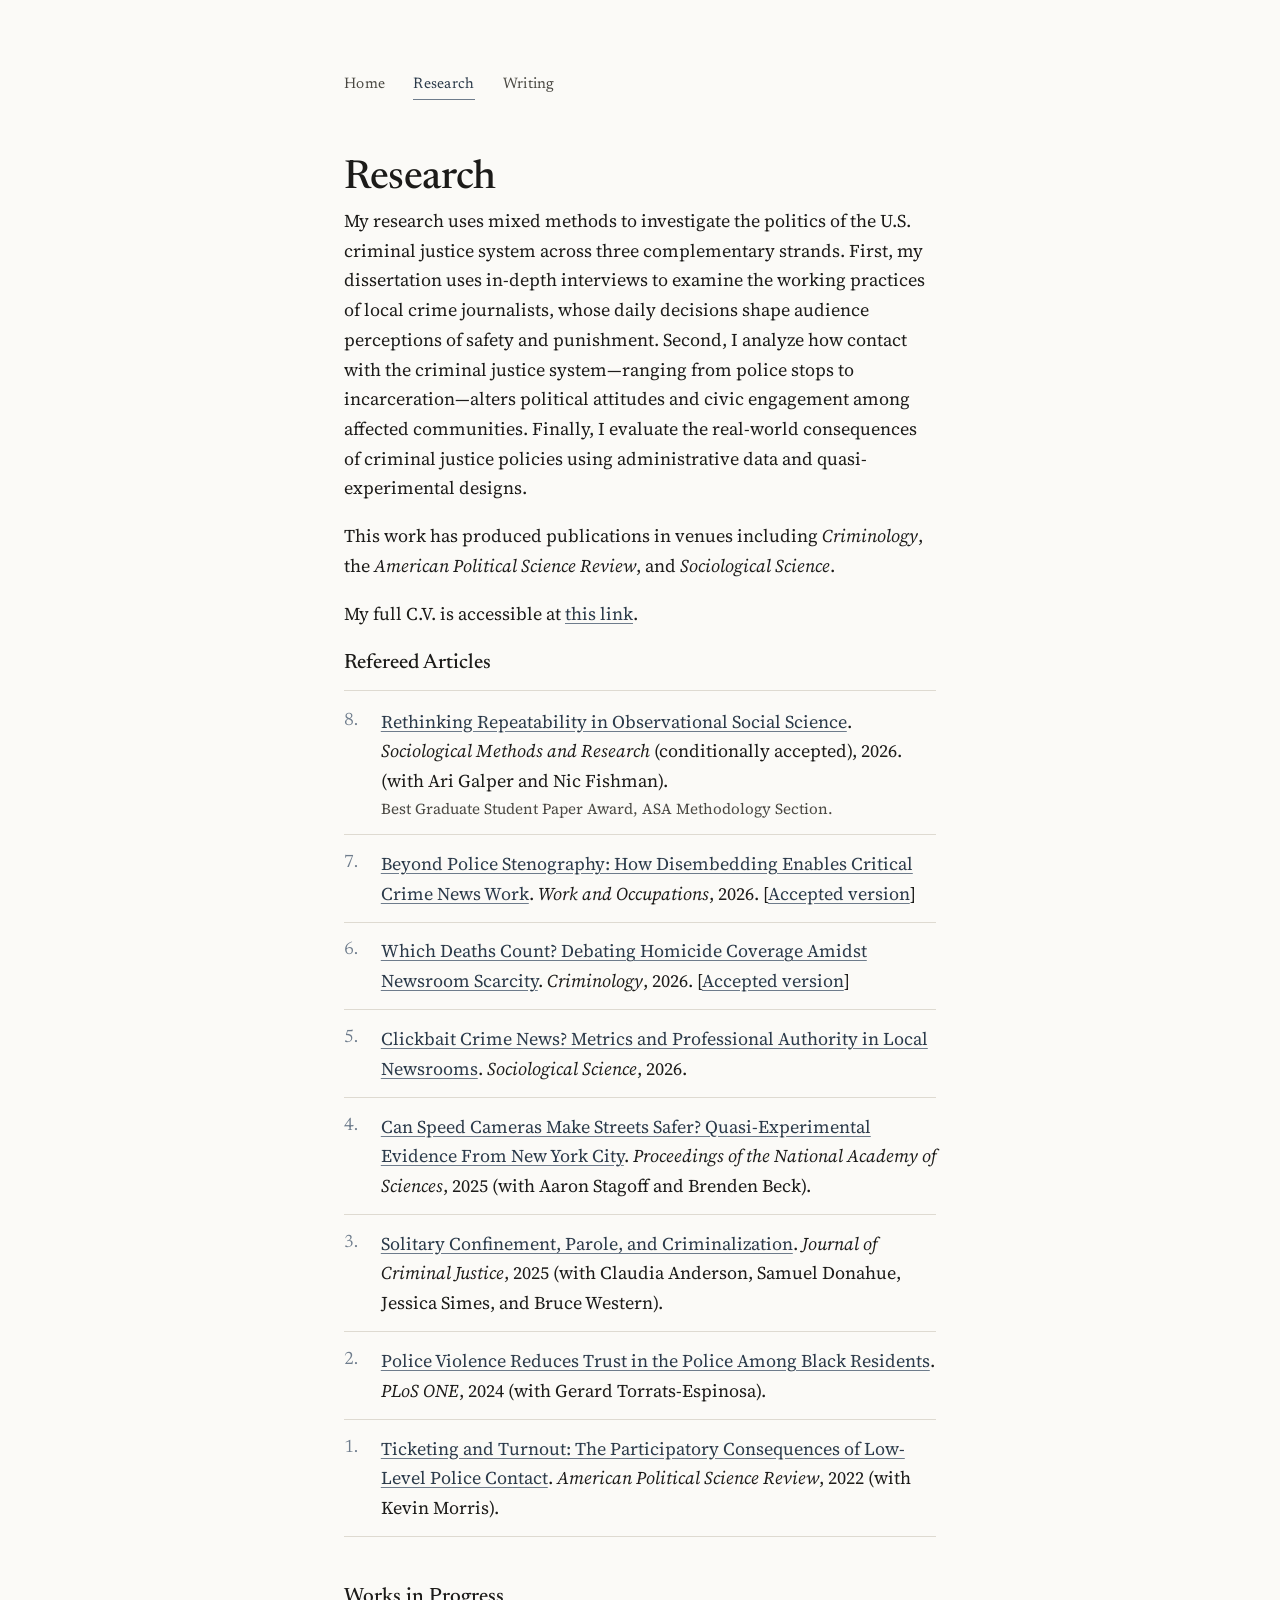
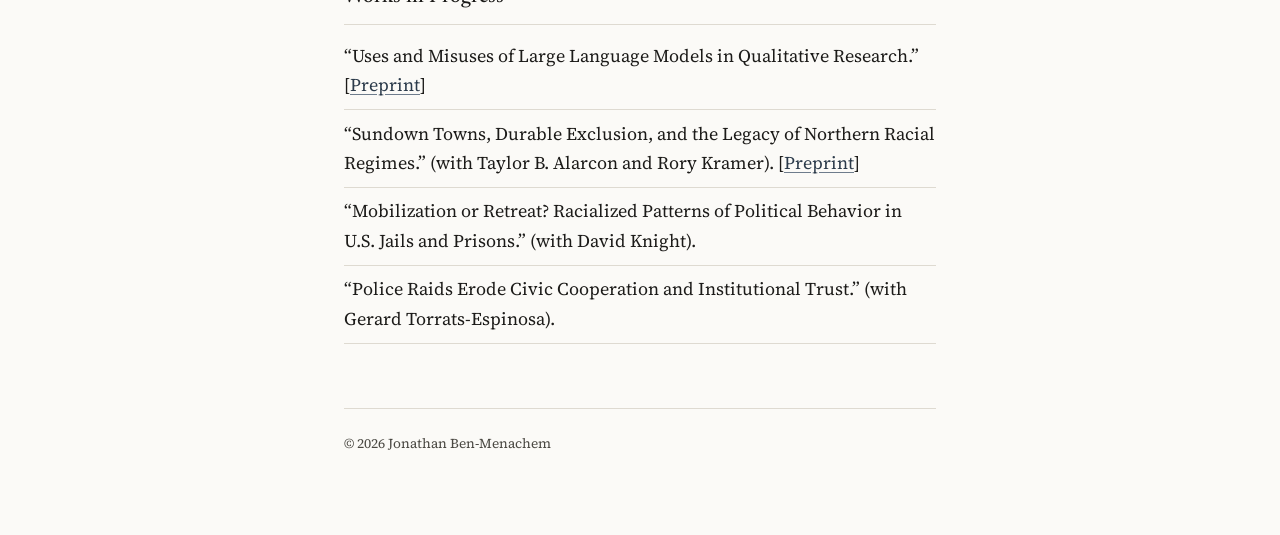
==== research.html @ d87fc88c "Move site files to repo root and fix asset filenames for GitHub Pages GitHub Pages requires index.ht" ====
<!DOCTYPE html>
<html lang="en">
<head>
<meta charset="UTF-8">
<meta name="viewport" content="width=device-width, initial-scale=1.0">
<title>Research - Jonathan Ben-Menachem</title>
<meta name="description" content="Jonathan Ben-Menachem conducts research on criminalization and politics as a PhD student at Columbia University's Sociology department.">
<link rel="stylesheet" href="style.css">
</head>
<body>
<div class="wrap">
  <nav>
    <a href="index.html">Home</a>
    <a href="research.html" aria-current="page">Research</a>
    <a href="writing.html">Writing</a>
  </nav>

  <h1>Research</h1>

  <p>My research uses mixed methods to investigate the politics of the U.S. criminal justice system across three complementary strands. First, my dissertation uses in-depth interviews to examine the working practices of local crime journalists, whose daily decisions shape audience perceptions of safety and punishment. Second, I analyze how contact with the criminal justice system&mdash;ranging from police stops to incarceration&mdash;alters political attitudes and civic engagement among affected communities. Finally, I evaluate the real-world consequences of criminal justice policies using administrative data and quasi-experimental designs.</p>

  <p>This work has produced publications in venues including <em>Criminology</em>, the <em>American Political Science Review</em>, and <em>Sociological Science</em>.</p>

  <p>My full C.V. is accessible at <a href="files/cv.pdf">this link</a>.</p>

  <h2>Refereed Articles</h2>
  <ol class="pub-list">
    <li>
      <span class="num">8.</span>
      <span>
        <a href="https://osf.io/preprints/socarxiv/6ehrw_v1">Rethinking Repeatability in Observational Social Science</a>.
        <span class="pub-venue">Sociological Methods and Research</span> (conditionally accepted), 2026. (with Ari Galper and Nic Fishman).
        <div class="pub-meta">Best Graduate Student Paper Award, ASA Methodology Section.</div>
      </span>
    </li>
    <li>
      <span class="num">7.</span>
      <span>
        <a href="https://doi.org/10.1177/07308884261473249">Beyond Police Stenography: How Disembedding Enables Critical Crime News Work</a>.
        <span class="pub-venue">Work and Occupations</span>, 2026.
        [<a href="files/beyond-police-stenography.pdf">Accepted version</a>]
      </span>
    </li>
    <li>
      <span class="num">6.</span>
      <span>
        <a href="https://doi.org/10.1111/1745-9125.70064">Which Deaths Count? Debating Homicide Coverage Amidst Newsroom Scarcity</a>.
        <span class="pub-venue">Criminology</span>, 2026.
        [<a href="files/homicides-criminology.pdf">Accepted version</a>]
      </span>
    </li>
    <li>
      <span class="num">5.</span>
      <span>
        <a href="https://sociologicalscience.com/articles-v13-27-685/">Clickbait Crime News? Metrics and Professional Authority in Local Newsrooms</a>.
        <span class="pub-venue">Sociological Science</span>, 2026.
      </span>
    </li>
    <li>
      <span class="num">4.</span>
      <span>
        <a href="https://www.pnas.org/doi/abs/10.1073/pnas.2520328122">Can Speed Cameras Make Streets Safer? Quasi-Experimental Evidence From New York City</a>.
        <span class="pub-venue">Proceedings of the National Academy of Sciences</span>, 2025 (with Aaron Stagoff and Brenden Beck).
      </span>
    </li>
    <li>
      <span class="num">3.</span>
      <span>
        <a href="https://doi.org/10.1016/j.jcrimjus.2025.102407">Solitary Confinement, Parole, and Criminalization</a>.
        <span class="pub-venue">Journal of Criminal Justice</span>, 2025 (with Claudia Anderson, Samuel Donahue, Jessica Simes, and Bruce Western).
      </span>
    </li>
    <li>
      <span class="num">2.</span>
      <span>
        <a href="https://journals.plos.org/plosone/article?id=10.1371/journal.pone.0308487">Police Violence Reduces Trust in the Police Among Black Residents</a>.
        <span class="pub-venue">PLoS ONE</span>, 2024 (with Gerard Torrats-Espinosa).
      </span>
    </li>
    <li>
      <span class="num">1.</span>
      <span>
        <a href="https://www.doi.org/10.1017/S0003055422001265">Ticketing and Turnout: The Participatory Consequences of Low-Level Police Contact</a>.
        <span class="pub-venue">American Political Science Review</span>, 2022 (with Kevin Morris).
      </span>
    </li>
  </ol>

  <h2>Works in Progress</h2>
  <ul class="clip-list">
    <li>&ldquo;Uses and Misuses of Large Language Models in Qualitative Research.&rdquo; [<a href="https://doi.org/10.31235/osf.io/gj89u_v1">Preprint</a>]</li>
    <li>&ldquo;Sundown Towns, Durable Exclusion, and the Legacy of Northern Racial Regimes.&rdquo; (with Taylor B. Alarcon and Rory Kramer). [<a href="https://osf.io/preprints/socarxiv/faz4k_v1">Preprint</a>]</li>
    <li>&ldquo;Mobilization or Retreat? Racialized Patterns of Political Behavior in U.S. Jails and Prisons.&rdquo; (with David Knight).</li>
    <li>&ldquo;Police Raids Erode Civic Cooperation and Institutional Trust.&rdquo; (with Gerard Torrats-Espinosa).</li>
  </ul>

  <footer>&copy; 2026 Jonathan Ben-Menachem</footer>
</div>
</body>
</html>
---- style.css ----
@import url('https://fonts.googleapis.com/css2?family=Newsreader:ital,opsz,wght@0,6..72,400;0,6..72,500;1,6..72,400&family=Source+Serif+4:ital,wght@0,400;0,600;1,400&display=swap');

:root {
  --bg: #FBFAF7;
  --ink: #1C1B19;
  --ink-soft: #4A4842;
  --accent: #2B3A4A;
  --accent-soft: #6E7C8C;
  --rule: #DEDAD1;
  --max-w: 640px;
}

* { box-sizing: border-box; }

html { -webkit-text-size-adjust: 100%; }

body {
  margin: 0;
  background: var(--bg);
  color: var(--ink);
  font-family: 'Source Serif 4', Georgia, serif;
  font-size: 18px;
  line-height: 1.65;
  -webkit-font-smoothing: antialiased;
}

.wrap {
  max-width: var(--max-w);
  margin: 0 auto;
  padding: 4.5rem 1.5rem 5rem;
}

nav {
  display: flex;
  gap: 1.75rem;
  margin-bottom: 3.5rem;
  font-family: 'Newsreader', serif;
  font-size: 0.95rem;
  letter-spacing: 0.02em;
}

nav a {
  color: var(--ink-soft);
  text-decoration: none;
  border-bottom: 1px solid transparent;
  padding-bottom: 2px;
  transition: border-color 0.15s ease, color 0.15s ease;
}

nav a:hover, nav a[aria-current="page"] {
  color: var(--accent);
  border-color: var(--accent-soft);
}

h1 {
  font-family: 'Newsreader', serif;
  font-weight: 500;
  font-size: 2.5rem;
  line-height: 1.15;
  margin: 0 0 0.25rem;
  letter-spacing: -0.01em;
}

.subtitle {
  font-family: 'Newsreader', serif;
  font-style: italic;
  color: var(--accent-soft);
  font-size: 1.15rem;
  margin: 0 0 2.5rem;
}

h2 {
  font-family: 'Newsreader', serif;
  font-weight: 500;
  font-size: 1.3rem;
  margin: 2.75rem 0 1rem;
  padding-bottom: 0.5rem;
  border-bottom: 1px solid var(--rule);
}

h2:first-of-type { margin-top: 0; }

p { margin: 0 0 1.15rem; }

a {
  color: var(--accent);
  text-decoration-color: var(--accent-soft);
  text-underline-offset: 3px;
}

a:hover { color: var(--accent-soft); }

.portrait {
  width: 168px;
  height: 168px;
  border-radius: 4px;
  object-fit: cover;
  float: right;
  margin: 0 0 1rem 1.75rem;
  filter: grayscale(15%);
}

.pub-list, .clip-list {
  list-style: none;
  margin: 0;
  padding: 0;
  counter-reset: pub;
}

.pub-list li {
  counter-increment: pub;
  display: flex;
  gap: 0.9rem;
  padding: 0.85rem 0;
  border-bottom: 1px solid var(--rule);
}

.pub-list li:first-child { padding-top: 0; }

.pub-list .num {
  font-family: 'Newsreader', serif;
  color: var(--accent-soft);
  font-variant-numeric: tabular-nums;
  min-width: 1.4rem;
  flex-shrink: 0;
}

.pub-venue { font-style: italic; }

.pub-meta { color: var(--ink-soft); font-size: 0.95rem; }

.clip-list {
  margin: 0 0 1.75rem;
}

.clip-list li {
  padding: 0.55rem 0;
  border-bottom: 1px solid var(--rule);
}

.clip-list li:first-child { padding-top: 0; }

.clip-meta {
  color: var(--accent-soft);
  font-size: 0.9rem;
}

.note {
  font-size: 0.92rem;
  color: var(--ink-soft);
  margin-top: 0.3rem;
}

footer {
  margin-top: 4rem;
  padding-top: 1.5rem;
  border-top: 1px solid var(--rule);
  color: var(--ink-soft);
  font-size: 0.85rem;
}

@media (max-width: 480px) {
  body { font-size: 17px; }
  h1 { font-size: 2rem; }
  .portrait { width: 120px; height: 120px; margin-left: 1.1rem; }
  .wrap { padding: 3rem 1.25rem 4rem; }
}
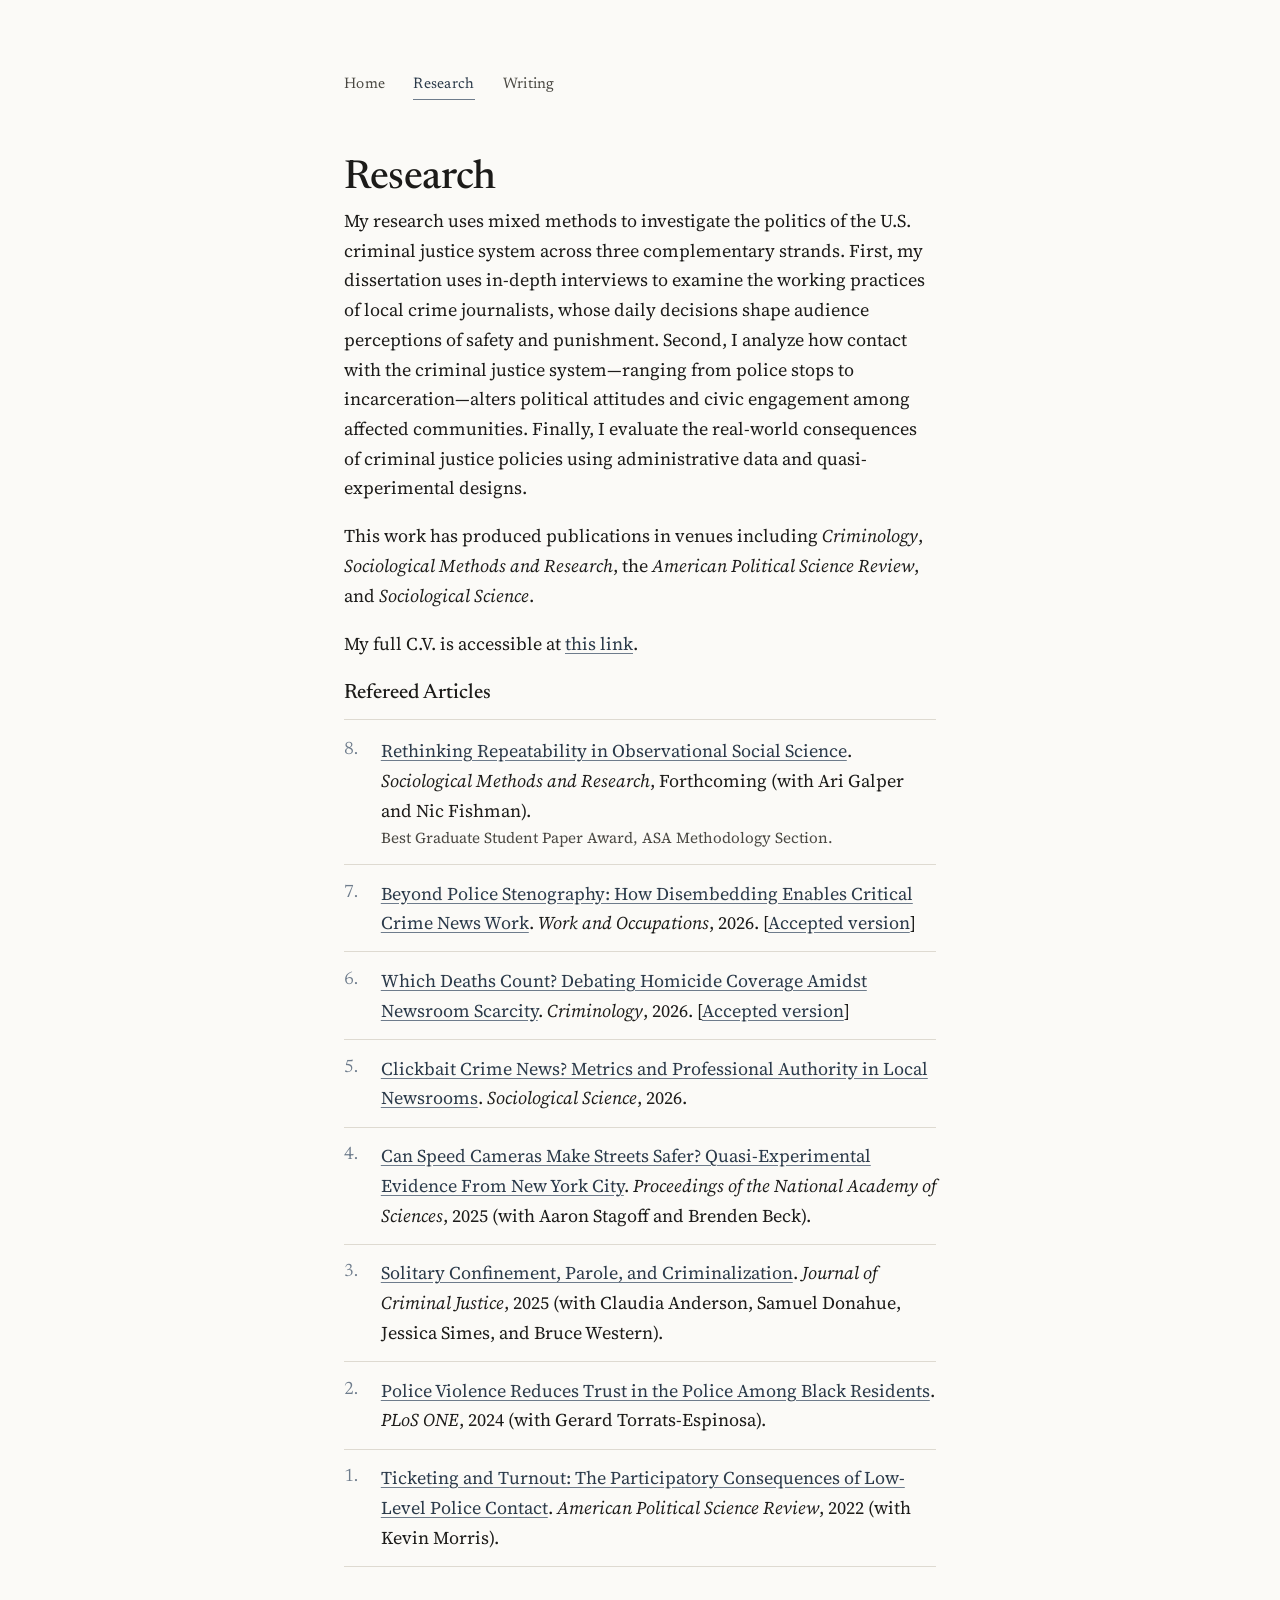
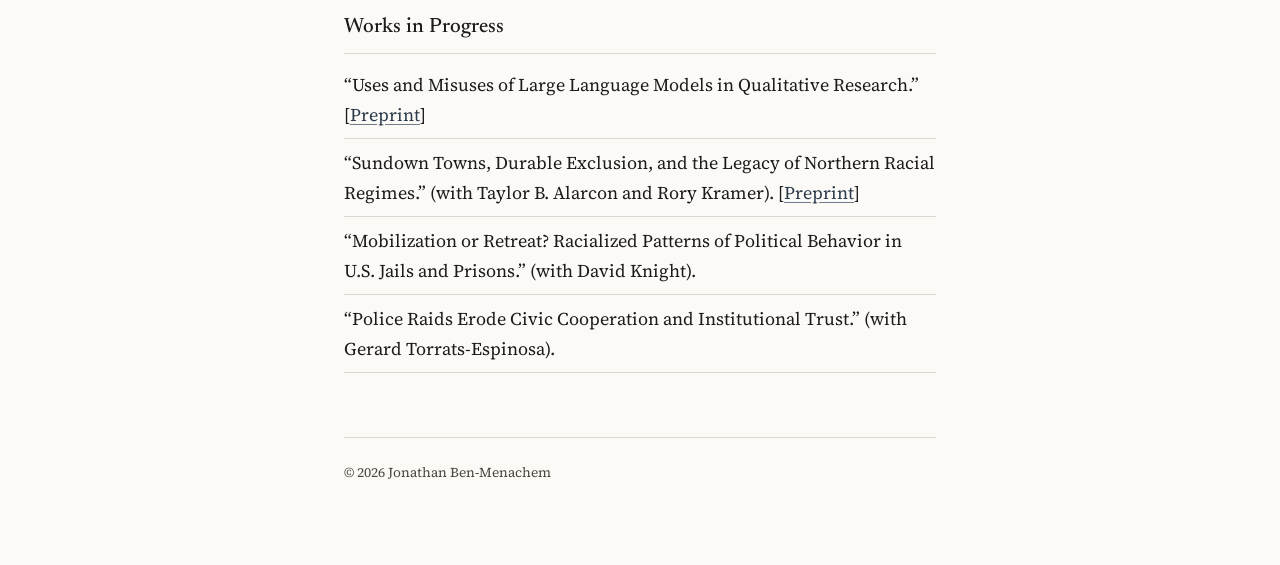
==== commit ae0ef6f4: "asdf asdf" ====
--- a/research.html
+++ b/research.html
@@ -19,7 +19,7 @@
 
   <p>My research uses mixed methods to investigate the politics of the U.S. criminal justice system across three complementary strands. First, my dissertation uses in-depth interviews to examine the working practices of local crime journalists, whose daily decisions shape audience perceptions of safety and punishment. Second, I analyze how contact with the criminal justice system&mdash;ranging from police stops to incarceration&mdash;alters political attitudes and civic engagement among affected communities. Finally, I evaluate the real-world consequences of criminal justice policies using administrative data and quasi-experimental designs.</p>
 
-  <p>This work has produced publications in venues including <em>Criminology</em>, the <em>American Political Science Review</em>, and <em>Sociological Science</em>.</p>
+  <p>This work has produced publications in venues including <em>Criminology</em>, <em>Sociological Methods and Research</em>, the <em>American Political Science Review</em>, and <em>Sociological Science</em>.</p>
 
   <p>My full C.V. is accessible at <a href="files/cv.pdf">this link</a>.</p>
 
@@ -29,7 +29,7 @@
       <span class="num">8.</span>
       <span>
         <a href="https://osf.io/preprints/socarxiv/6ehrw_v1">Rethinking Repeatability in Observational Social Science</a>.
-        <span class="pub-venue">Sociological Methods and Research</span> (conditionally accepted), 2026. (with Ari Galper and Nic Fishman).
+        <span class="pub-venue">Sociological Methods and Research</span>, Forthcoming (with Ari Galper and Nic Fishman).
         <div class="pub-meta">Best Graduate Student Paper Award, ASA Methodology Section.</div>
       </span>
     </li>
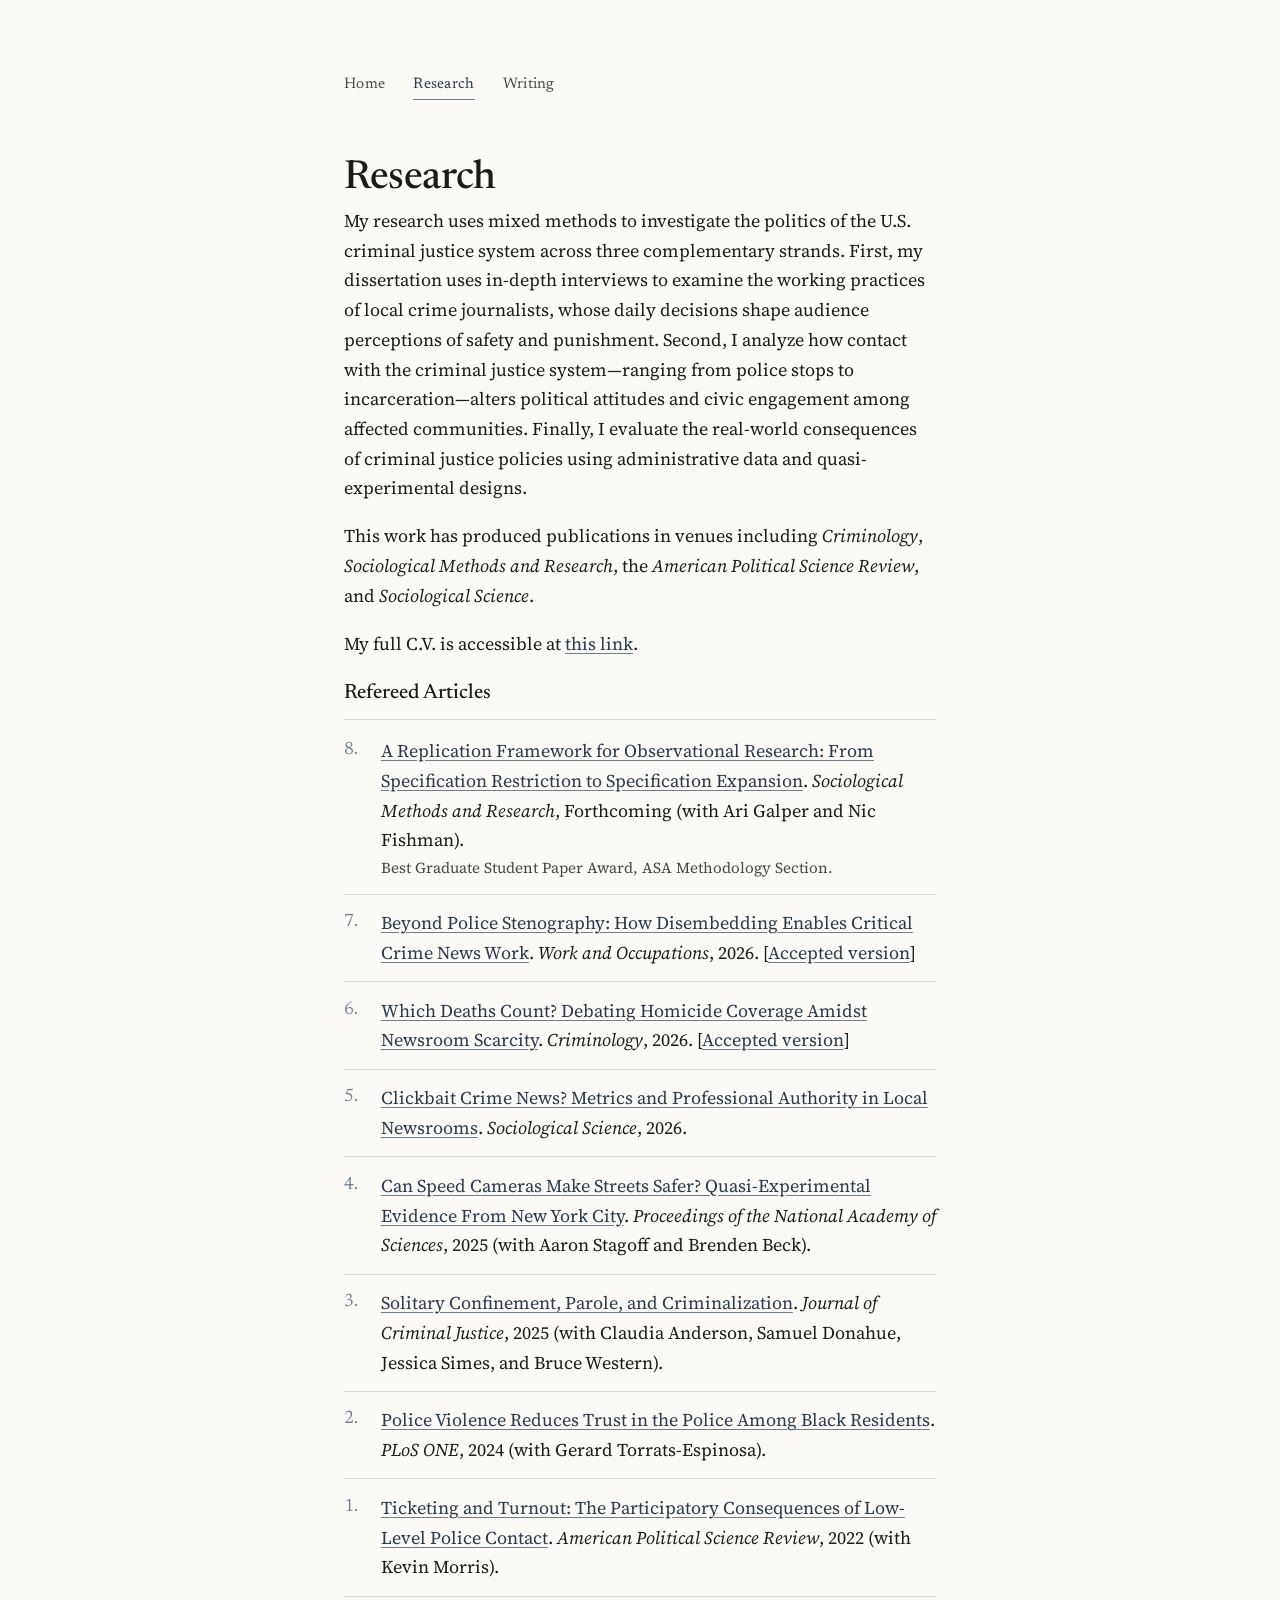
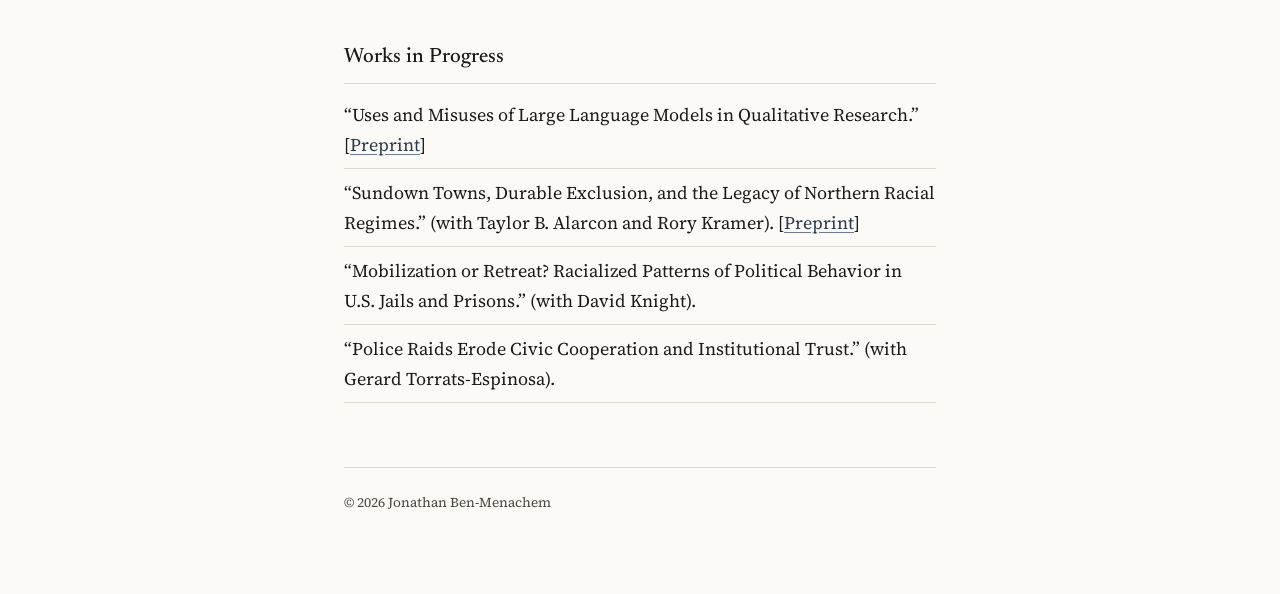
==== commit 0f47bd0f: "Update research.html" ====
--- a/research.html
+++ b/research.html
@@ -28,7 +28,7 @@
     <li>
       <span class="num">8.</span>
       <span>
-        <a href="https://osf.io/preprints/socarxiv/6ehrw_v1">Rethinking Repeatability in Observational Social Science</a>.
+        <a href="https://osf.io/preprints/socarxiv/6ehrw_v2">A Replication Framework for Observational Research: From Specification Restriction to Specification Expansion</a>.
         <span class="pub-venue">Sociological Methods and Research</span>, Forthcoming (with Ari Galper and Nic Fishman).
         <div class="pub-meta">Best Graduate Student Paper Award, ASA Methodology Section.</div>
       </span>
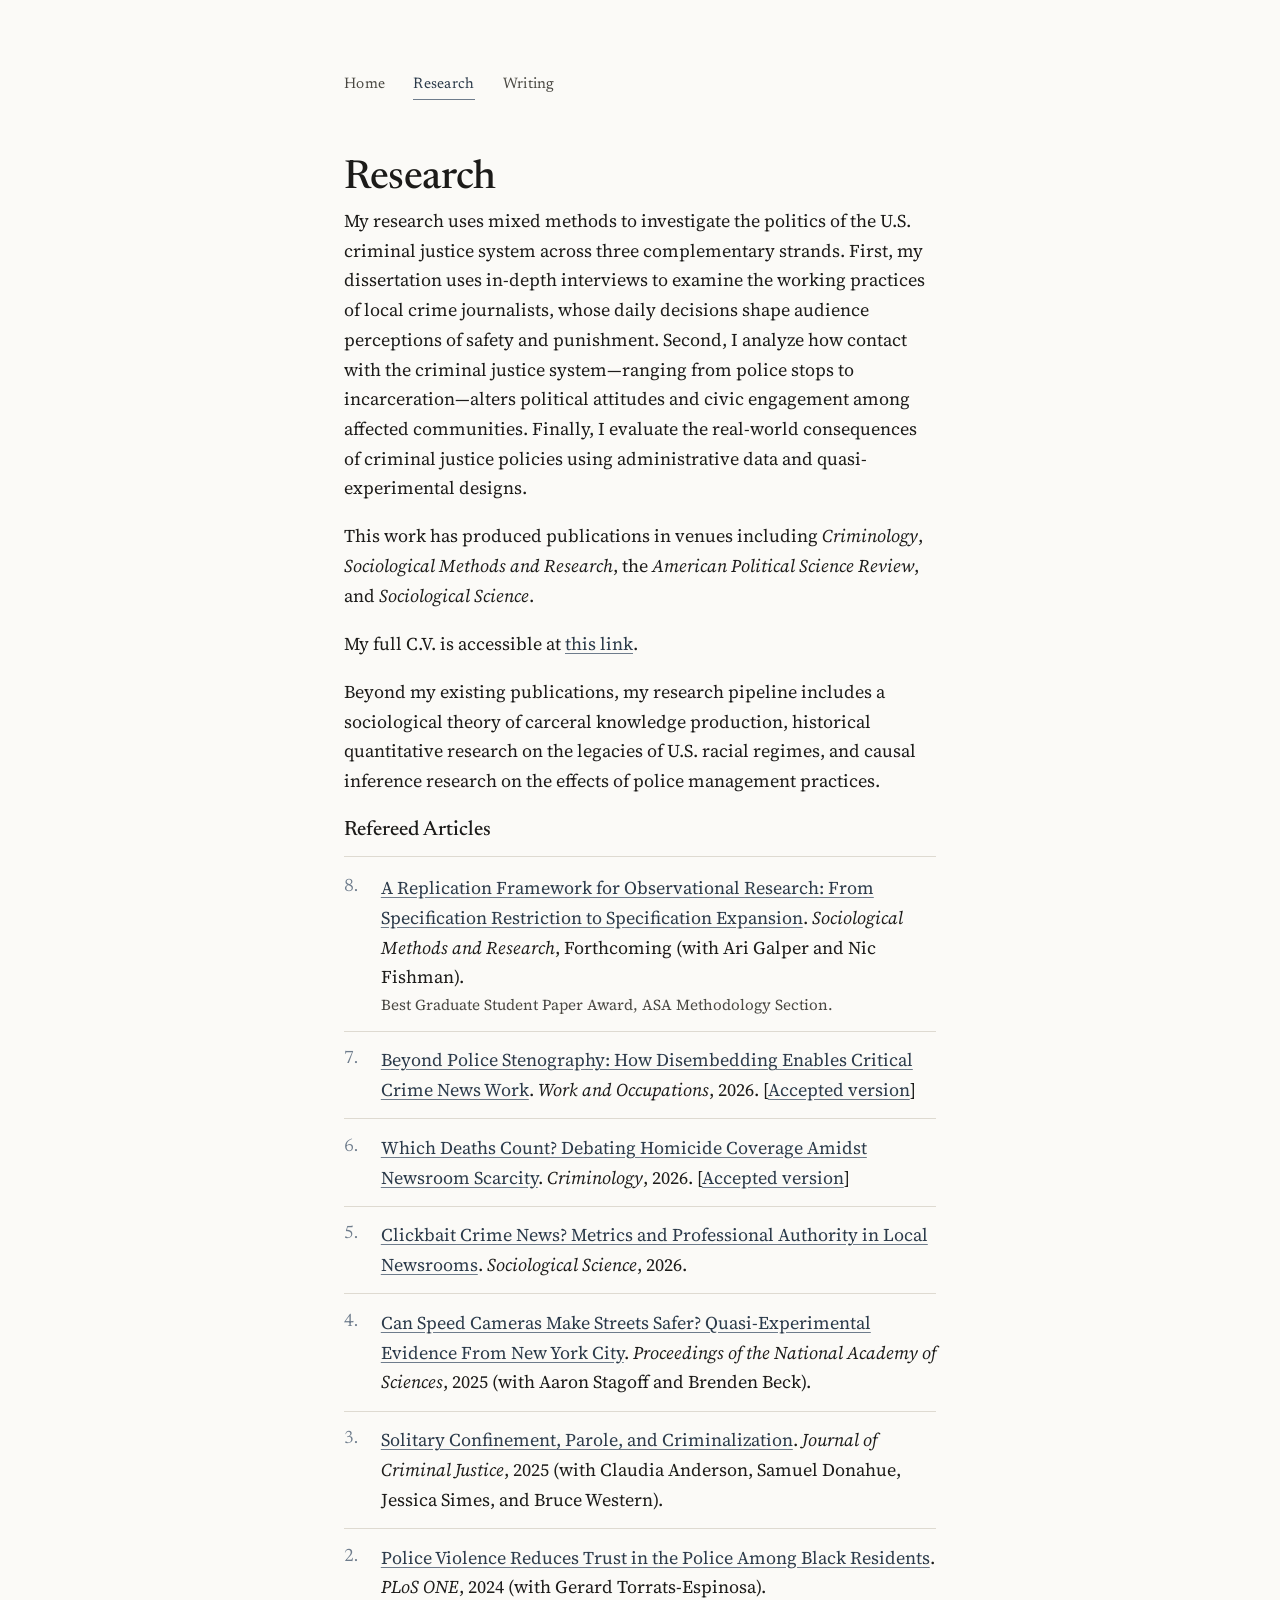
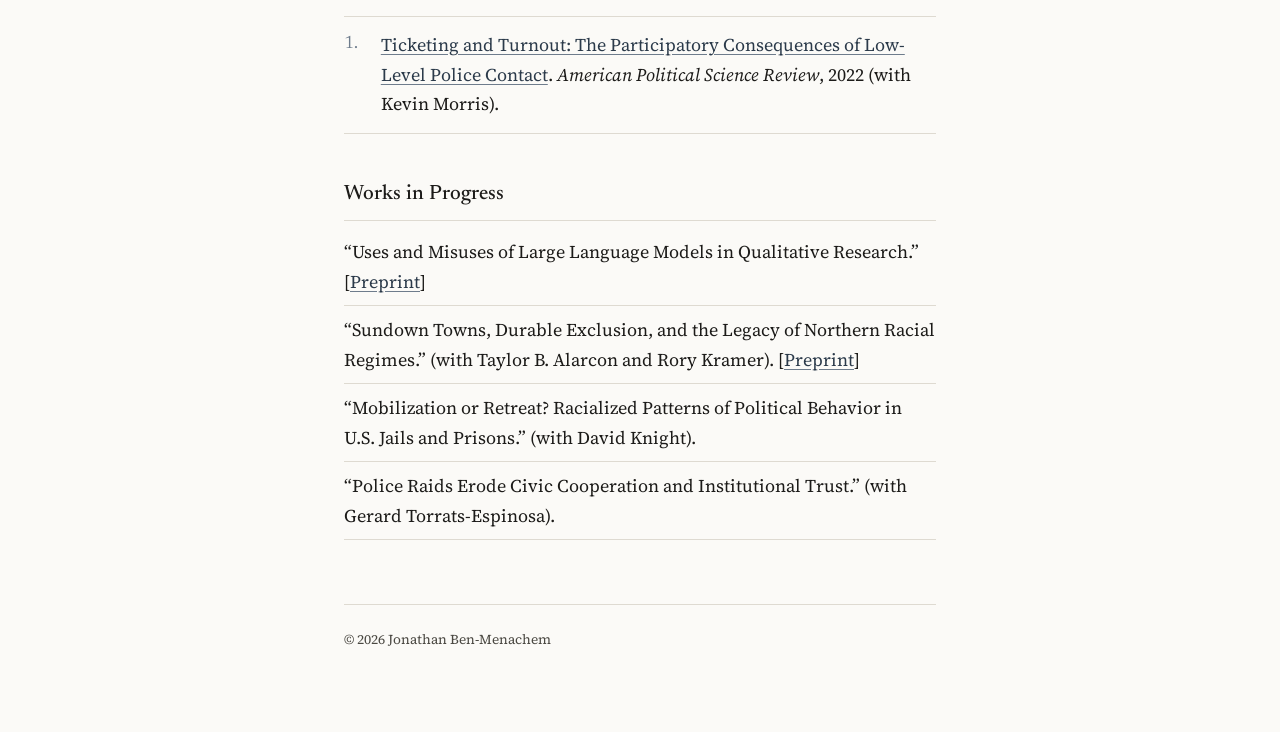
==== commit 6fd10089: "asfd asdf" ====
--- a/research.html
+++ b/research.html
@@ -22,6 +22,8 @@
   <p>This work has produced publications in venues including <em>Criminology</em>, <em>Sociological Methods and Research</em>, the <em>American Political Science Review</em>, and <em>Sociological Science</em>.</p>
 
   <p>My full C.V. is accessible at <a href="files/cv.pdf">this link</a>.</p>
+
+  <p>Beyond my existing publications, my research pipeline includes a sociological theory of carceral knowledge production, historical quantitative research on the legacies of U.S. racial regimes, and causal inference research on the effects of police management practices. </p>
 
   <h2>Refereed Articles</h2>
   <ol class="pub-list">
@@ -96,5 +98,7 @@
 
   <footer>&copy; 2026 Jonathan Ben-Menachem</footer>
 </div>
+<script data-goatcounter="https://jbenmenachem.goatcounter.com/count"
+        async src="//gc.zgo.at/count.js"></script>
 </body>
 </html>
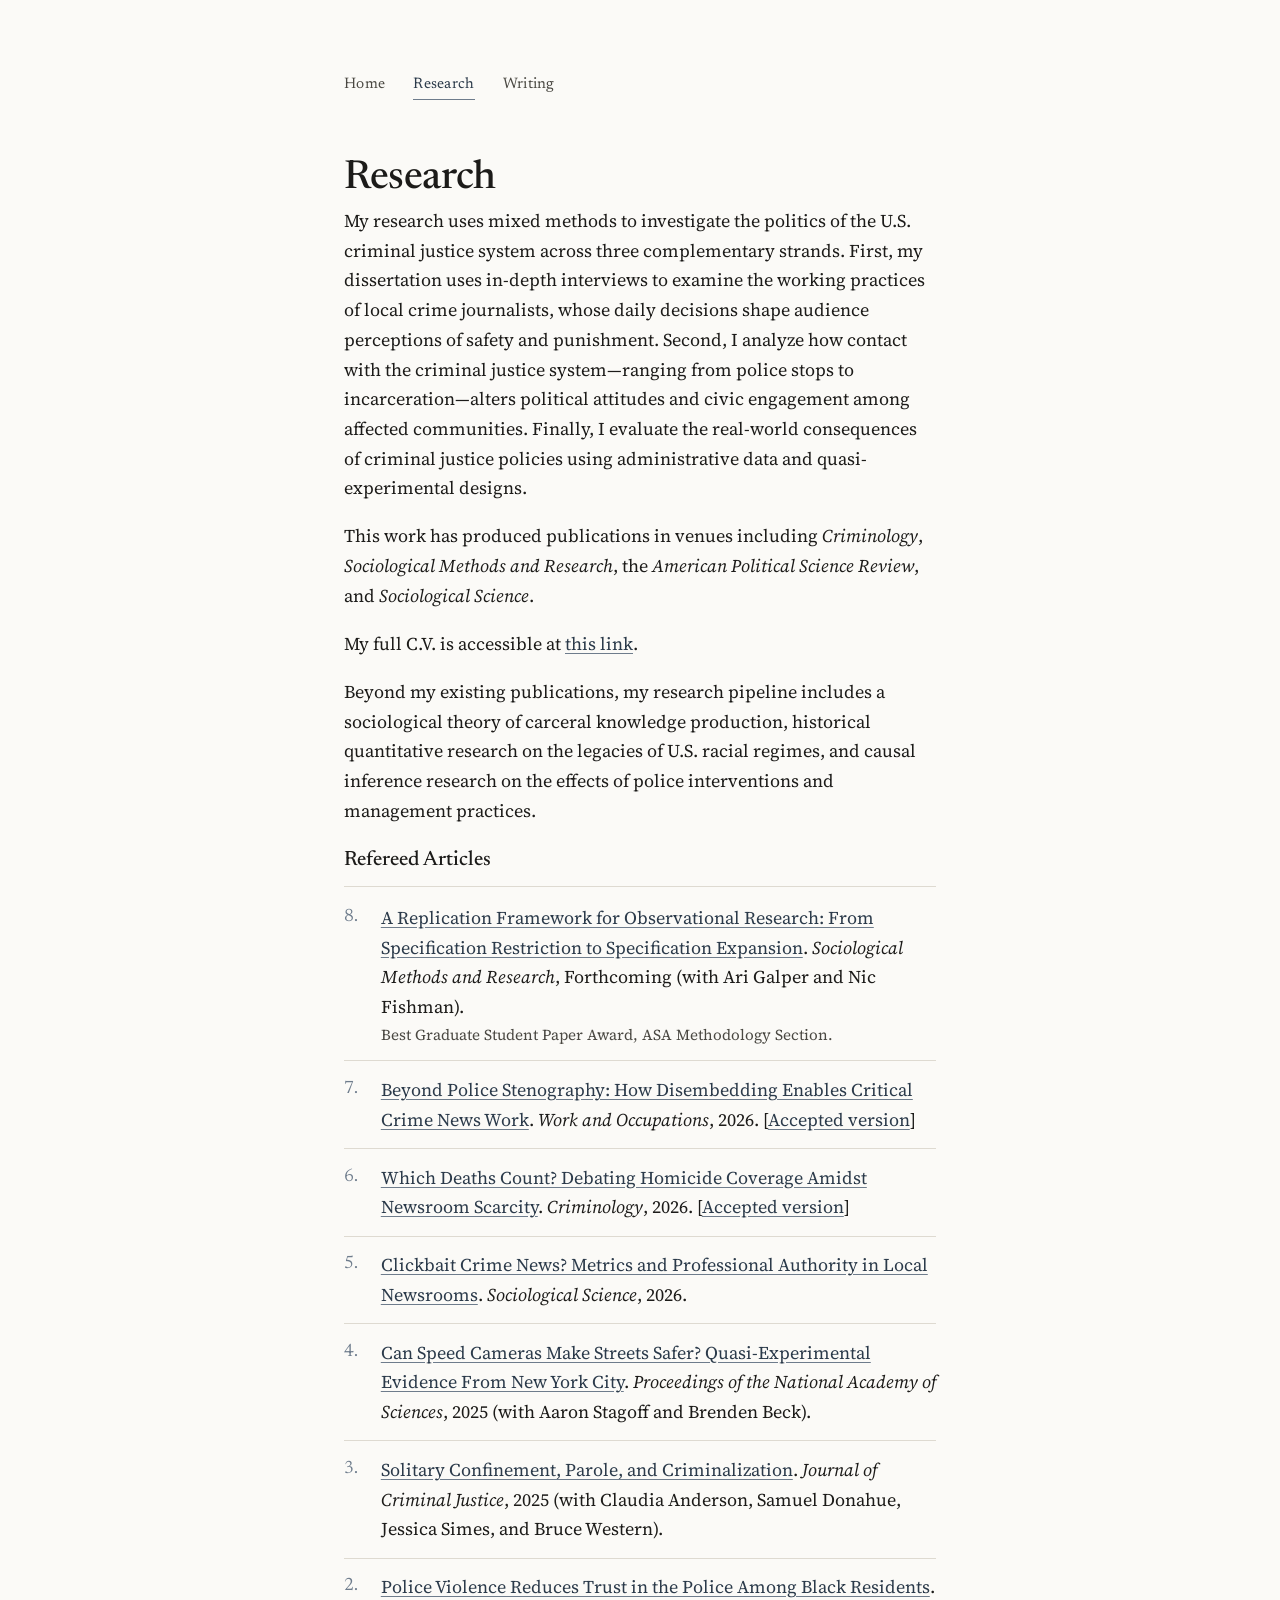
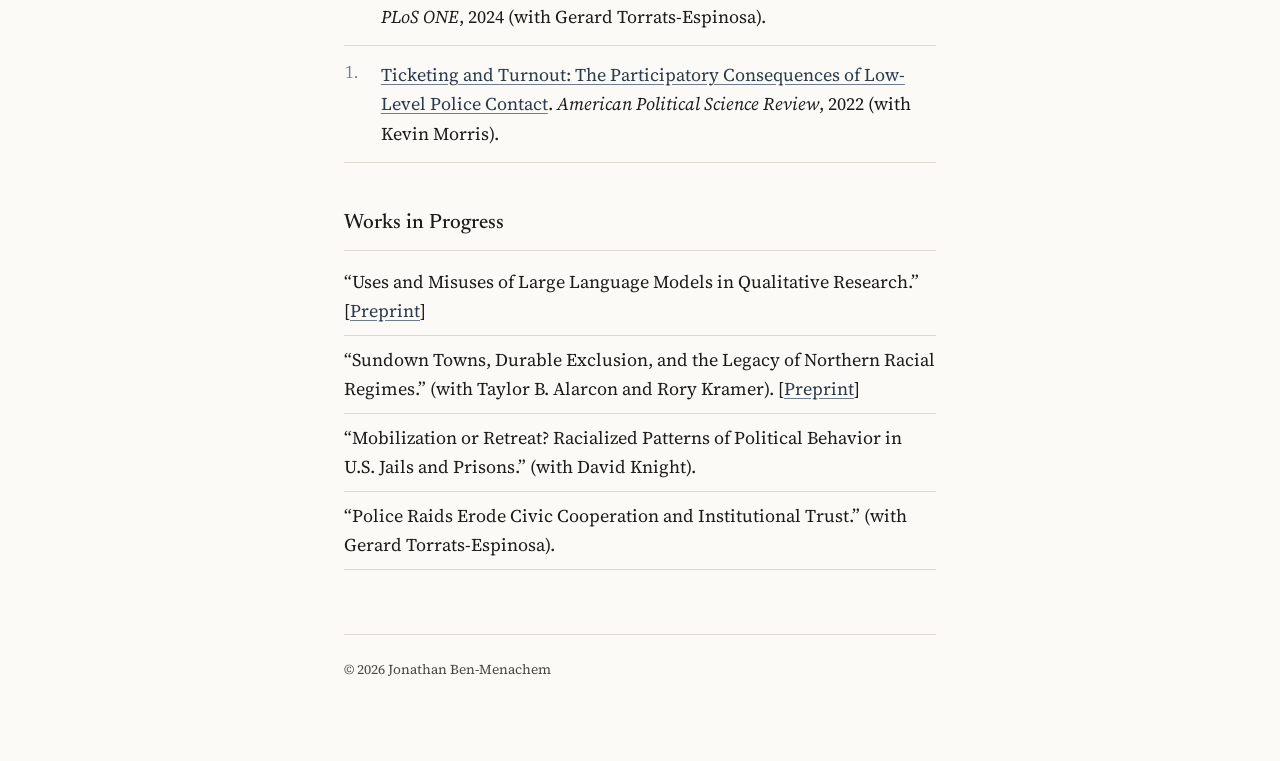
==== commit 70399ade: "asdfasdf asdasdf" ====
--- a/research.html
+++ b/research.html
@@ -23,7 +23,7 @@
 
   <p>My full C.V. is accessible at <a href="files/cv.pdf">this link</a>.</p>
 
-  <p>Beyond my existing publications, my research pipeline includes a sociological theory of carceral knowledge production, historical quantitative research on the legacies of U.S. racial regimes, and causal inference research on the effects of police management practices. </p>
+  <p>Beyond my existing publications, my research pipeline includes a sociological theory of carceral knowledge production, historical quantitative research on the legacies of U.S. racial regimes, and causal inference research on the effects of police interventions and management practices. </p>
 
   <h2>Refereed Articles</h2>
   <ol class="pub-list">
